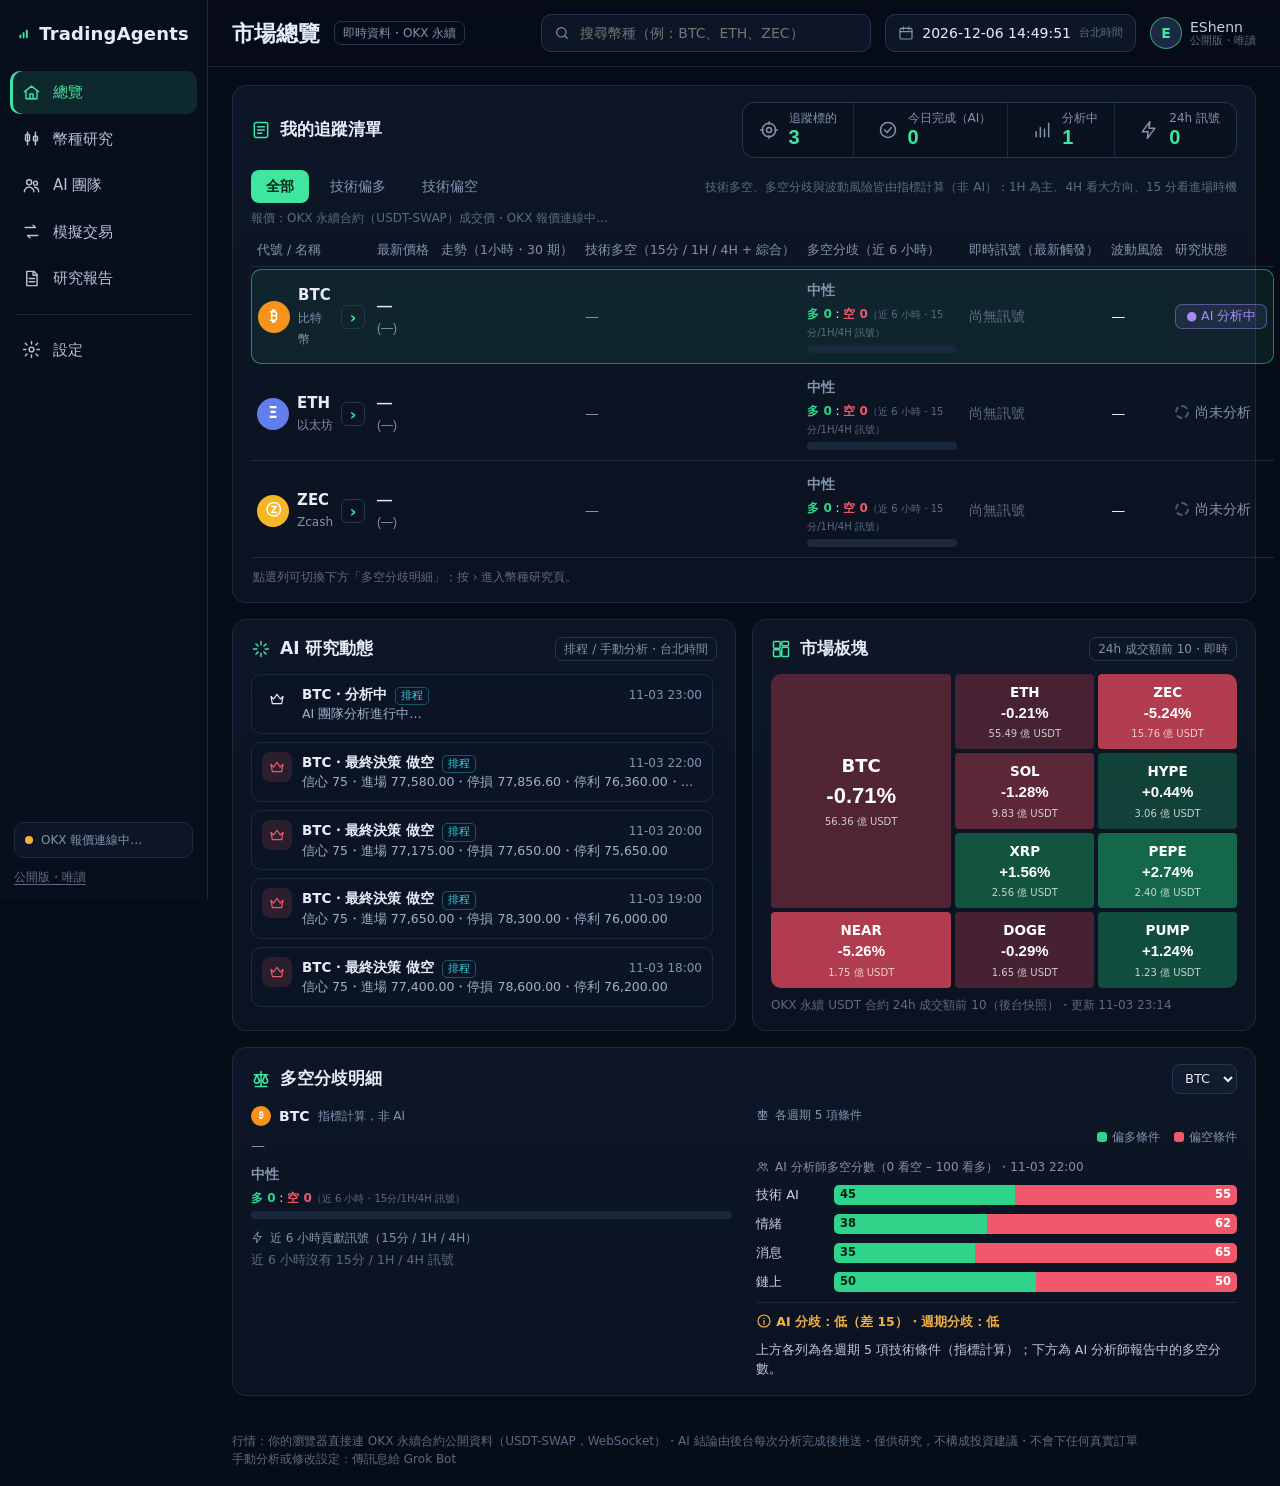
==== index.html @ 0626dc1b "publish: run_start @ 2026-11-03T23:15:16+08:00" ====
<!doctype html>
<html lang="zh-Hant-TW">
<head>
<meta charset="utf-8">
<meta name="viewport" content="width=device-width, initial-scale=1">
<meta name="theme-color" content="#0a1220">
<title>easonAgents</title>
<link rel="stylesheet" href="styles.css?v=1793718010">
</head>
<body>
<aside class="side">
  <a class="brand" href="#/"><svg viewBox="0 0 24 24" class="brand-ic"><rect x="3" y="13" width="4" height="8" rx="1"/><rect x="10" y="8" width="4" height="13" rx="1"/><rect x="17" y="3" width="4" height="18" rx="1"/></svg><span>TradingAgents</span></a>
  <nav id="nav"></nav>
  <div class="side-foot">
    <div class="live-pill" id="live-pill"><span class="dot"></span><span id="live-text">連線中…</span></div>
    <span class="legacy-link">公開版・唯讀</span>
  </div>
</aside>
<div class="shell">
  <header class="top">
    <h1 id="page-title">市場總覽</h1>
    <span class="chip-muted" id="page-chip">即時資料</span>
    <div class="search"><svg viewBox="0 0 24 24"><circle cx="11" cy="11" r="7"/><path d="m20 20-3.5-3.5"/></svg><input id="search" placeholder="搜尋幣種（例：BTC、ETH、ZEC）" autocomplete="off"><div class="search-pop" id="search-pop" hidden></div></div>
    <div class="date-box"><svg viewBox="0 0 24 24"><rect x="3" y="5" width="18" height="16" rx="2"/><path d="M3 10h18M8 3v4M16 3v4"/></svg><span id="clock">--</span><small>台北時間</small></div>
    <div class="user" id="user-box"></div>
  </header>
  <main id="app"><div class="loading">載入中…</div></main>
  <footer class="foot">行情：你的瀏覽器直接連 OKX 永續合約公開資料（USDT-SWAP，WebSocket）・AI 結論由後台每次分析完成後推送・僅供研究，不構成投資建議・不會下任何真實訂單<br>手動分析或修改設定：傳訊息給 Grok Bot</footer>
</div>
<div id="toasts"></div>
<script src="vendor/lightweight-charts.standalone.production.js"></script>
<script src="market.js?v=1793718010"></script>
<script src="app.js?v=1793718010"></script>
</body>
</html>
---- styles.css ----
:root{
  --bg:#070d18;--panel:#0d1626;--panel2:#111c2f;--line:#1c2a40;--line2:#26364f;
  --ink:#e6edf7;--muted:#8193ad;--dim:#5b6b83;
  --mint:#3ee6a0;--mint2:#22c98a;--mint-bg:rgba(62,230,160,.12);
  --up:#2fd38a;--down:#f0596b;--amber:#f5b041;--amber-bg:rgba(245,176,65,.12);
  --violet:#a78bfa;--cyan:#38d6e8;--radius:14px;
}
*{box-sizing:border-box}
html,body{margin:0;background:var(--bg);color:var(--ink)}
body{font-family:"Noto Sans CJK TC","Noto Sans TC","PingFang TC","Microsoft JhengHei",system-ui,sans-serif;font-size:14px;line-height:1.5;display:flex;min-height:100vh}
a{color:inherit;text-decoration:none}
svg{fill:none;stroke:currentColor;stroke-width:1.8;stroke-linecap:round;stroke-linejoin:round}
.num{font-variant-numeric:tabular-nums;font-family:"Inter","Roboto","Noto Sans CJK TC",sans-serif}
.up{color:var(--up)}.down{color:var(--down)}.flat{color:var(--muted)}.muted{color:var(--muted)}.dim{color:var(--dim)}
/* ---------- sidebar */
.side{width:208px;flex:0 0 208px;background:#080f1c;border-right:1px solid var(--line);display:flex;flex-direction:column;position:sticky;top:0;height:100vh}
.brand{display:flex;align-items:center;gap:10px;padding:20px 18px 18px;font-weight:700;font-size:18px;letter-spacing:.2px}
.brand-ic{width:24px;height:24px;fill:var(--mint);stroke:none}
#nav{display:flex;flex-direction:column;gap:4px;padding:6px 10px}
#nav a{display:flex;align-items:center;gap:12px;padding:10px 12px;border-radius:10px;color:#b6c3d6;font-size:15px}
#nav a svg{width:19px;height:19px}
#nav a:hover{background:#0f1a2c;color:#fff}
#nav a.active{background:var(--mint-bg);color:var(--mint);box-shadow:inset 3px 0 0 var(--mint)}
#nav .sep{height:1px;background:var(--line);margin:10px 6px}
#nav .tag{margin-left:auto;font-size:11px;color:var(--dim);border:1px solid var(--line2);border-radius:6px;padding:0 5px}
.side-foot{margin-top:auto;padding:14px;display:flex;flex-direction:column;gap:10px}
.live-pill{display:flex;align-items:center;gap:8px;font-size:12px;color:var(--muted);background:var(--panel);border:1px solid var(--line);border-radius:10px;padding:8px 10px}
.live-pill .dot{width:8px;height:8px;border-radius:50%;background:var(--amber)}
.live-pill.on .dot{background:var(--mint);box-shadow:0 0 0 0 rgba(62,230,160,.6);animation:pulse 1.8s infinite}
.live-pill.off .dot{background:var(--down)}
@keyframes pulse{0%{box-shadow:0 0 0 0 rgba(62,230,160,.55)}70%{box-shadow:0 0 0 7px rgba(62,230,160,0)}100%{box-shadow:0 0 0 0 rgba(62,230,160,0)}}
.legacy-link{font-size:12px;color:var(--dim);text-decoration:underline;text-underline-offset:3px}
/* ---------- top bar */
.shell{flex:1;min-width:0;display:flex;flex-direction:column}
.top{display:flex;align-items:center;gap:14px;padding:14px 24px;border-bottom:1px solid var(--line);background:rgba(7,13,24,.92);position:sticky;top:0;z-index:20;backdrop-filter:blur(6px)}
.top h1{font-size:22px;margin:0;font-weight:700;white-space:nowrap}
.chip-muted{font-size:12px;color:var(--muted);border:1px solid var(--line2);border-radius:7px;padding:2px 8px;white-space:nowrap}
.search{position:relative;margin-left:auto;display:flex;align-items:center;gap:8px;background:var(--panel);border:1px solid var(--line2);border-radius:10px;padding:0 12px;width:330px;height:38px}
.search svg{width:16px;height:16px;color:var(--muted)}
.search input{flex:1;background:none;border:0;outline:0;color:var(--ink);font:inherit}
.search-pop{position:absolute;top:42px;left:0;right:0;background:var(--panel2);border:1px solid var(--line2);border-radius:10px;padding:6px;z-index:30}
.search-pop a{display:flex;justify-content:space-between;padding:8px 10px;border-radius:8px}.search-pop a:hover,.search-pop a.sel{background:#16243a}
.date-box{display:flex;align-items:center;gap:8px;height:38px;padding:0 12px;border:1px solid var(--line2);border-radius:10px;background:var(--panel);white-space:nowrap}
.date-box svg{width:16px;height:16px;color:var(--muted)}.date-box small{color:var(--dim);font-size:11px}
.btn{display:inline-flex;align-items:center;justify-content:center;gap:6px;height:38px;padding:0 16px;border-radius:10px;border:1px solid var(--line2);background:var(--panel2);color:var(--ink);font:inherit;font-weight:600;cursor:pointer;white-space:nowrap}
.btn svg{width:16px;height:16px}
.btn:hover{border-color:#36507a}
.btn.mint{background:var(--mint);border-color:var(--mint);color:#04241a}
.btn.mint:hover{background:#5cf0b4}
.btn.ghost-mint{background:transparent;border-color:rgba(62,230,160,.55);color:var(--mint);width:100%}
.btn.sm{height:30px;padding:0 10px;font-size:13px;border-radius:8px}
.btn:disabled,.btn.disabled{opacity:.45;cursor:not-allowed}
.user{display:flex;align-items:center;gap:8px;white-space:nowrap;color:#c6d1e2}
.avatar{width:32px;height:32px;border-radius:50%;background:#1b2a42;border:1px solid var(--line2);display:grid;place-items:center;font-weight:700;color:var(--mint)}
main{padding:18px 24px 24px}
.foot{padding:12px 24px 18px;color:var(--dim);font-size:12px}
.loading{color:var(--muted);padding:40px}
/* ---------- cards & layout */
.card{background:linear-gradient(180deg,var(--panel) 0%,#0b1322 100%);border:1px solid var(--line);border-radius:var(--radius);padding:16px 18px;min-width:0}
.card-h{display:flex;align-items:center;gap:10px;margin-bottom:12px}
.card-h h2{font-size:17px;margin:0;font-weight:700;display:flex;align-items:center;gap:9px}
.card-h h2 svg{width:20px;height:20px;color:var(--mint)}
.card-h .right{margin-left:auto;display:flex;align-items:center;gap:8px}
.grid-ov1{display:grid;grid-template-columns:minmax(0,1fr);gap:16px}
.grid-3{display:grid;grid-template-columns:repeat(3,minmax(0,1fr));gap:16px;margin-top:16px}
.grid-4{display:grid;grid-template-columns:repeat(4,minmax(0,1fr));gap:16px}
.grid-det{display:grid;grid-template-columns:minmax(0,1fr) 360px;gap:16px;margin-top:16px}
.kpis{display:flex;border:1px solid var(--line2);border-radius:12px;background:#0a1220}
.kpi{display:flex;align-items:center;gap:10px;padding:8px 16px;border-right:1px solid var(--line)}
.kpi:last-child{border-right:0}
.kpi svg{width:20px;height:20px;color:var(--muted)}
.kpi small{display:block;color:var(--muted);font-size:12px;line-height:1.2}
.kpi b{display:block;font-size:20px;color:var(--mint);line-height:1.2}
.tabs{display:flex;gap:6px}
.tab{padding:5px 14px;border-radius:8px;color:var(--muted);cursor:pointer;border:1px solid transparent;font-size:13px;background:none;font:inherit}
.tab:hover{color:var(--ink)}
.tab.active{background:var(--mint);color:#04241a;font-weight:700}
.tab.outline.active{background:var(--mint-bg);color:var(--mint);border-color:rgba(62,230,160,.5)}
.select{background:var(--panel2);color:var(--ink);border:1px solid var(--line2);border-radius:8px;height:30px;padding:0 8px;font:inherit;font-size:13px}
/* ---------- watch table */
table.watch{width:100%;border-collapse:separate;border-spacing:0 2px;margin-top:6px}
.watch th{color:var(--muted);font-weight:500;font-size:12.5px;text-align:left;padding:6px 10px;border-bottom:1px solid var(--line)}
.watch td{padding:10px;border-top:1px solid transparent;border-bottom:1px solid var(--line)}
.watch tr.row{cursor:pointer}
.watch tr.row:hover td{background:#0f1a2c}
.watch tr.row.sel td{background:rgba(62,230,160,.07);border-top:1px solid rgba(62,230,160,.5);border-bottom:1px solid rgba(62,230,160,.5)}
.watch tr.row.sel td:first-child{border-left:1px solid rgba(62,230,160,.5);border-radius:10px 0 0 10px}
.watch tr.row.sel td:last-child{border-right:1px solid rgba(62,230,160,.5);border-radius:0 10px 10px 0}
.coin{display:flex;align-items:center;gap:10px}
.coin-ic{width:32px;height:32px;border-radius:50%;display:grid;place-items:center;font-weight:800;font-size:15px;color:#fff;flex:0 0 32px}
.coin b{display:block;font-size:15px}.coin small{color:var(--muted);font-size:12px}
.px b{display:block;font-size:15px}.px small{font-size:12px}
.flash-up{animation:fu .8s}.flash-down{animation:fd .8s}
@keyframes fu{0%{background:rgba(47,211,138,.25)}100%{background:transparent}}
@keyframes fd{0%{background:rgba(240,89,107,.25)}100%{background:transparent}}
.trend{display:flex;align-items:center;gap:6px;white-space:nowrap}
.trend svg{width:12px;height:12px}
.pill{display:inline-flex;align-items:center;gap:4px;padding:2px 10px;border-radius:7px;font-size:12.5px;border:1px solid;white-space:nowrap}
.pill.low{color:var(--up);border-color:rgba(47,211,138,.45);background:rgba(47,211,138,.08)}
.pill.mid{color:var(--amber);border-color:rgba(245,176,65,.45);background:var(--amber-bg)}
.pill.high{color:var(--down);border-color:rgba(240,89,107,.45);background:rgba(240,89,107,.08)}
.pill.gray{color:var(--muted);border-color:var(--line2);background:#0e1828}
.pill.done{color:var(--mint);border-color:rgba(62,230,160,.45);background:var(--mint-bg)}
.pill.run{color:var(--violet);border-color:rgba(167,139,250,.45);background:rgba(167,139,250,.1)}
.status-dot{display:inline-flex;align-items:center;gap:6px;color:var(--muted);white-space:nowrap}
.status-dot i{width:14px;height:14px;border-radius:50%;border:2px dashed #4a5b75}
/* ---------- verdict / summary */
.verdict{display:flex;align-items:stretch;border-radius:12px;border:1px solid var(--line2);background:#0e1828;overflow:hidden}
.verdict .v-main{flex:1;padding:14px 16px}
.verdict .v-main b{font-size:24px;letter-spacing:1px;display:block;line-height:1.25}
.verdict .v-main small{color:var(--muted)}
.verdict .v-side{border-left:1px solid var(--line2);padding:12px 16px;min-width:120px}
.verdict .v-side small{color:var(--muted);display:block;font-size:12px}
.verdict .v-side b{font-size:19px}
.verdict.empty .v-main b{color:#9aa9c0;font-size:21px}
.verdict.long{border-color:rgba(47,211,138,.5);background:rgba(47,211,138,.08)}
.verdict.wait{border-color:rgba(245,176,65,.5);background:var(--amber-bg)}
.chart-meta{display:flex;gap:10px;color:var(--muted);font-size:12px;margin:12px 0 6px}
.bullets{list-style:none;margin:10px 0 12px;padding:0;display:flex;flex-direction:column;gap:6px}
.bullets li{display:flex;gap:8px;color:#cdd7e6;font-size:13px}
.bullets li::before{content:"";width:6px;height:6px;margin-top:7px;border-radius:50%;background:var(--mint);flex:0 0 6px}
.sub-h{font-size:12px;color:var(--muted);margin:12px 0 4px;display:flex;align-items:center;gap:6px}
.note{font-size:12px;color:var(--dim)}
.empty-state{display:flex;flex-direction:column;align-items:center;justify-content:center;gap:8px;text-align:center;color:var(--muted);padding:22px 12px;border:1px dashed var(--line2);border-radius:12px;background:rgba(14,24,40,.5)}
.empty-state svg{width:28px;height:28px;color:var(--dim)}
.empty-state b{color:#b9c6d9;font-size:14px}
.empty-state small{font-size:12px;color:var(--dim);max-width:340px}
/* ---------- heatmap */
.heat{display:grid;grid-template-columns:1.2fr 1fr 1fr;grid-template-rows:1fr 1fr 1fr;gap:4px;height:236px;border-radius:10px;overflow:hidden}
.tile{display:flex;flex-direction:column;align-items:center;justify-content:center;border-radius:4px;color:#fff;text-align:center;padding:6px}
.tile b{font-size:15px}.tile span{font-size:17px;font-weight:700}
.tile small{font-size:10.5px;opacity:.75;margin-top:2px}
.tile.big{grid-row:span 2}.tile:nth-child(n+6){}.tile.big b{font-size:18px}.tile.big span{font-size:22px}
/* ---------- signal feed */
.feed{display:flex;flex-direction:column;gap:8px;max-height:260px;overflow:auto;padding-right:4px}
.feed::-webkit-scrollbar{width:6px}.feed::-webkit-scrollbar-thumb{background:#22324a;border-radius:3px}
.sig{display:flex;gap:10px;padding:9px 10px;border:1px solid var(--line);border-radius:10px;background:#0b1424}
.sig.new{animation:newsig 2.5s}
@keyframes newsig{0%{border-color:var(--mint);background:rgba(62,230,160,.14)}100%{}}
.sig-ic{width:30px;height:30px;border-radius:8px;display:grid;place-items:center;flex:0 0 30px}
.sig-ic svg{width:16px;height:16px}
.sig-ic.bull{background:rgba(47,211,138,.14);color:var(--up)}
.sig-ic.bear{background:rgba(240,89,107,.14);color:var(--down)}
.sig-b{flex:1;min-width:0}
.sig-t{display:flex;gap:8px;align-items:baseline}
.sig-t b{font-size:13.5px}
.sig-t time{margin-left:auto;color:var(--muted);font-size:12px;white-space:nowrap}
.sig-d{color:#9fb0c7;font-size:12.5px;white-space:nowrap;overflow:hidden;text-overflow:ellipsis}
.tf-tag{font-size:11px;color:var(--cyan);border:1px solid rgba(56,214,232,.35);border-radius:5px;padding:0 5px;white-space:nowrap}
.src-tag{font-size:10.5px;color:var(--dim)}
.src-tag.live{color:var(--mint)}
/* ---------- bull/bear bars */
.bb-legend{display:flex;gap:14px;justify-content:flex-end;font-size:12px;color:var(--muted);margin-bottom:8px}
.bb-legend i{display:inline-block;width:10px;height:10px;border-radius:3px;margin-right:5px;vertical-align:-1px}
.bbrow{display:grid;grid-template-columns:68px 1fr;align-items:center;gap:10px;margin:9px 0}
.bbrow span{color:#c8d3e3;font-size:13px}
.bbbar{display:flex;height:20px;border-radius:5px;overflow:hidden;font-size:11.5px;font-weight:700}
.bbbar .b{background:#2fd38a;color:#04241a;display:flex;align-items:center;padding-left:6px}
.bbbar .s{background:#f0596b;color:#fff;display:flex;align-items:center;justify-content:flex-end;padding-right:6px}
.bbbar.na{background:#132036;color:var(--dim);font-weight:400;align-items:center;padding-left:8px}
.callout{display:flex;gap:10px;align-items:center;border-top:1px solid var(--line);margin-top:10px;padding-top:10px;font-size:12.5px;color:#b9c6d9}
.callout b{color:var(--amber);white-space:nowrap}
/* ---------- detail */
.det-head{display:flex;align-items:center;gap:14px}
.det-head .sym{font-size:30px;font-weight:800;letter-spacing:.5px}
.star{background:none;border:0;color:var(--muted);cursor:pointer;font-size:22px;padding:0}
.star.on{color:var(--amber)}
.det-head .nm{color:#c6d1e2;font-size:16px;border-left:1px solid var(--line2);padding-left:14px}
.kcard{padding:14px 18px}
.kcard small{color:var(--muted);font-size:13px;display:flex;gap:6px;align-items:center}
.kcard .big{font-size:28px;font-weight:800;line-height:1.3}
.kcard .row{display:flex;align-items:flex-end;justify-content:space-between;gap:8px}
.meter{display:flex;gap:3px;align-items:flex-end}
.meter i{width:9px;height:12px;border-radius:2px;background:#26354d}
.meter i.on{background:var(--mint)}
.meter.amber i.on{background:var(--amber)}.meter.red i.on{background:var(--down)}
.ohlc{display:flex;flex-wrap:wrap;gap:12px;font-size:12.5px;color:var(--muted);margin:2px 0 4px}
.ohlc b{color:var(--ink);font-weight:600}
.legend{display:flex;gap:14px;font-size:12px;margin-bottom:4px}
.legend i{display:inline-block;width:14px;height:2px;vertical-align:middle;margin-right:4px}
.chart-box{position:relative}
.dd{position:relative}
.dd-menu{position:absolute;right:0;top:34px;background:var(--panel2);border:1px solid var(--line2);border-radius:10px;padding:8px;z-index:15;min-width:170px;display:flex;flex-direction:column;gap:2px}
.dd-menu label{display:flex;align-items:center;gap:8px;padding:5px 8px;border-radius:6px;cursor:pointer;font-size:13px}
.dd-menu label:hover{background:#16243a}
.dd-menu hr{border:0;border-top:1px solid var(--line);margin:4px 0;width:100%}
.factors{display:grid;grid-template-columns:1fr 1fr;gap:10px;border-top:1px solid var(--line);padding-top:10px;margin-top:10px}
.factors h4{margin:0 0 6px;font-size:14px}
.factors ul{list-style:none;margin:0;padding:0;display:flex;flex-direction:column;gap:5px}
.factors li{font-size:12.5px;color:#c4cfdf;display:flex;gap:6px}
.factors li::before{content:"";width:6px;height:6px;border-radius:50%;margin-top:7px;flex:0 0 6px;background:currentColor}
.factors .bull li::before{background:var(--up)}.factors .bear li::before{background:var(--down)}
table.kv{width:100%;border-collapse:collapse}
.kv td{padding:7px 2px;border-bottom:1px solid var(--line);font-size:13px}
.kv td:last-child{text-align:right}
.kv tr.pending td{color:var(--dim)}
.agents-list{display:flex;flex-direction:column;gap:2px}
.agents-list .ag{display:flex;align-items:center;gap:8px;padding:6px 2px;border-bottom:1px solid var(--line);font-size:13px}
.agents-list .ag i{width:7px;height:7px;border-radius:50%;background:#4a5b75}
.agents-list .ag .pill{margin-left:auto}
/* ---------- team room */
.stepper{display:flex;align-items:center;gap:0;padding:14px 22px}
.step{display:flex;flex-direction:column;align-items:center;gap:6px;min-width:90px}
.step .c{width:30px;height:30px;border-radius:50%;border:2px solid #3a4a63;display:grid;place-items:center;font-weight:700;color:var(--muted)}
.step span{font-size:14px;color:#c5d0e0}
.step-line{flex:1;height:2px;background:#26354d;margin:0 6px 22px}
.step-count{margin-left:20px;padding-left:20px;border-left:1px solid var(--line2);color:var(--muted);white-space:nowrap}
.step-count b{color:var(--mint)}
.graph{position:relative;display:grid;grid-template-columns:repeat(5,minmax(0,1fr));gap:30px;padding:18px 16px;min-height:520px}
.graph svg.links{position:absolute;inset:0;width:100%;height:100%;pointer-events:none}
.gcol{display:flex;flex-direction:column;justify-content:center;gap:14px;position:relative;z-index:1}
.agent{background:#0e1828;border:1px solid var(--line2);border-radius:12px;padding:10px 11px;position:relative}
.agent .ah{display:flex;align-items:center;gap:7px;margin-bottom:6px}
.agent .ai{width:28px;height:28px;border-radius:8px;display:grid;place-items:center;background:#16243a;color:var(--cyan);flex:0 0 28px}
.agent .ai svg{width:16px;height:16px}
.agent .an{font-weight:700;font-size:13.5px;line-height:1.2}
.agent .ah .pill{margin-left:auto;font-size:11px;padding:1px 6px}
.agent p{margin:0;font-size:12px;color:#9fb0c7;line-height:1.45}
.agent .tier{font-size:10.5px;color:var(--dim);margin-top:5px}
.agent::after{content:"";position:absolute;right:8px;bottom:8px;width:6px;height:6px;border-radius:50%;background:#4a5b75}
.prog{display:flex;align-items:center;gap:20px}
.ring{width:44px;height:44px}
.pbar{flex:1;height:10px;border-radius:5px;background:#1a283d;overflow:hidden}
.pbar i{display:block;height:100%;background:linear-gradient(90deg,var(--mint2),var(--cyan))}
/* ---------- settings */
.set-grid{display:grid;grid-template-columns:minmax(0,1fr) minmax(0,1fr);gap:16px}
table.tbl{width:100%;border-collapse:collapse;font-size:13px}
.tbl th{color:var(--muted);font-weight:500;text-align:left;padding:7px 8px;border-bottom:1px solid var(--line)}
.tbl td{padding:8px;border-bottom:1px solid var(--line);vertical-align:top}
.tbl td.c{white-space:nowrap}
.tier-deep{color:var(--violet)}.tier-quick{color:var(--cyan)}
.form-row{display:grid;grid-template-columns:120px repeat(3,minmax(0,1fr));gap:10px;align-items:center;padding:8px 0;border-bottom:1px solid var(--line)}
.form-row .lbl{display:flex;align-items:center;gap:8px;font-weight:600}
.form-row label{display:flex;flex-direction:column;font-size:11.5px;color:var(--muted);gap:3px}
input.in{background:#0a1322;border:1px solid var(--line2);color:var(--ink);border-radius:8px;height:32px;padding:0 9px;font:inherit;width:100%}
input.in:focus{outline:0;border-color:var(--mint)}
.toggle{appearance:none;width:34px;height:19px;border-radius:10px;background:#2a3a52;position:relative;cursor:pointer;flex:0 0 34px}
.toggle::after{content:"";position:absolute;top:2px;left:2px;width:15px;height:15px;border-radius:50%;background:#c6d1e2;transition:.15s}
.toggle:checked{background:var(--mint2)}.toggle:checked::after{left:17px;background:#fff}
.chips{display:flex;flex-wrap:wrap;gap:8px;margin:6px 0 10px}
.chipx{display:inline-flex;align-items:center;gap:6px;background:#0e1828;border:1px solid var(--line2);border-radius:8px;padding:4px 6px 4px 10px;font-weight:600}
.chipx button{background:none;border:0;color:var(--muted);cursor:pointer;font-size:15px;line-height:1}
.chipx button:hover{color:var(--down)}
.cfg{display:grid;grid-template-columns:150px 1fr;gap:0;font-size:13px}
.cfg div{padding:7px 4px;border-bottom:1px solid var(--line)}
.cfg div:nth-child(odd){color:var(--muted)}
.ok{color:var(--mint)}.warn{color:var(--amber)}.bad{color:var(--down)}
/* ---------- toasts */
#toasts{position:fixed;right:20px;bottom:20px;display:flex;flex-direction:column;gap:8px;z-index:50}
.toast{background:var(--panel2);border:1px solid var(--line2);border-left:3px solid var(--mint);border-radius:10px;padding:10px 14px;min-width:280px;max-width:360px;box-shadow:0 8px 24px rgba(0,0,0,.4);font-size:13px;animation:tin .25s}
.toast.bear{border-left-color:var(--down)}.toast.bull{border-left-color:var(--up)}
.toast b{display:block}
@keyframes tin{from{transform:translateY(10px);opacity:0}}

.watch th{white-space:nowrap}
.px small{white-space:nowrap}
.sig-t b{white-space:nowrap;overflow:hidden;text-overflow:ellipsis;min-width:0}
.tile b{font-size:13.5px}.tile span{font-size:15px}

.dd-menu[hidden],.search-pop[hidden]{display:none}
.card-h h2{white-space:nowrap}
.tabs.compact .tab{padding:3px 9px;font-size:12.5px}
.heat{height:268px;grid-template-rows:repeat(3,minmax(0,1fr))}
.tile{min-height:0;overflow:hidden;padding:4px}
.tile small{font-size:10px}
.rsi-grid{display:grid;grid-template-columns:90px repeat(4,minmax(0,1fr));gap:6px;margin-top:14px;font-size:12.5px}
.rsi-grid .h{color:var(--muted);font-size:12px}
.rsi-cell{border-radius:7px;padding:5px 8px;text-align:center;background:#0e1828;border:1px solid var(--line)}
.rsi-cell.ob{color:var(--down);border-color:rgba(240,89,107,.45);background:rgba(240,89,107,.08)}
.rsi-cell.os{color:var(--up);border-color:rgba(47,211,138,.45);background:rgba(47,211,138,.08)}

.graph{gap:22px;padding:18px 12px}
.agent .af{display:flex;align-items:center;gap:6px;margin-top:7px}
.agent .af .pill{font-size:11px;padding:0 7px}
.agent .af .tier{margin-top:0}
.agent::after{display:none}
.cfg{grid-template-columns:175px 1fr}
.cfg div{word-break:break-word}
/* ---------- 第 2 階段：AI 判斷層 */
.verdict.short{border-color:rgba(240,89,107,.5);background:rgba(240,89,107,.08)}
.verdict .v-main .conf{font-size:13px;color:var(--muted);font-weight:500;margin-left:8px;letter-spacing:0}
.lv{display:grid;grid-template-columns:repeat(auto-fit,minmax(96px,1fr));gap:8px;margin-top:10px}
.lv div{background:#0e1828;border:1px solid var(--line2);border-radius:10px;padding:7px 10px;min-width:0}
.lv small{display:block;color:var(--muted);font-size:11.5px}.lv b{font-size:15px;white-space:nowrap}
.ai-sum{font-size:13px;color:#c9d4e4;line-height:1.6;margin:10px 0 0}
.agent.running{border-color:rgba(167,139,250,.75);box-shadow:0 0 0 1px rgba(167,139,250,.35),0 0 18px rgba(167,139,250,.18)}
.agent.running::after{background:var(--violet);animation:pulse 1.4s infinite}
.agent.done{border-color:rgba(62,230,160,.4)}.agent.done::after{background:var(--mint)}
.agent.failed{border-color:rgba(240,89,107,.6)}
.agent .find{font-size:12px;color:#dbe3ef;margin-top:6px;line-height:1.45;border-top:1px dashed var(--line2);padding-top:6px}
.agent .af{display:flex;align-items:center;gap:6px;margin-top:6px;flex-wrap:wrap}
.agent .af .tier{margin:0}
.mchip{font-size:10.5px;color:var(--cyan);border:1px solid rgba(56,214,232,.35);border-radius:6px;padding:0 5px;white-space:nowrap}
.step.done .c{border-color:var(--mint);color:#04241a;background:var(--mint)}
.step.active .c{border-color:var(--violet);color:var(--violet);box-shadow:0 0 0 4px rgba(167,139,250,.15)}
.step-line.done{background:var(--mint)}
.disc{display:flex;flex-direction:column;gap:10px;overflow:auto;max-height:640px;padding-right:4px}
.msg{border-left:3px solid var(--line2);padding:2px 0 2px 10px}
.msg.bull{border-color:var(--up)}.msg.bear{border-color:var(--down)}.msg.deep{border-color:var(--violet)}.msg.ana{border-color:var(--cyan)}
.msg .mh{display:flex;gap:8px;font-size:12px;color:var(--muted);align-items:center}.msg .mh b{color:var(--ink);font-size:12.5px}
.msg p{margin:3px 0 0;font-size:12.5px;color:#c4cfdf;white-space:pre-wrap;line-height:1.5;display:-webkit-box;-webkit-line-clamp:4;-webkit-box-orient:vertical;overflow:hidden}
.md{font-size:13.5px;line-height:1.75;color:#d3dcea;overflow-wrap:anywhere}
.md h1,.md h2{font-size:17px;margin:14px 0 6px}.md h3{font-size:15px;margin:14px 0 6px;color:var(--mint)}.md h4{font-size:14px;margin:12px 0 4px}
.md table{border-collapse:collapse;margin:8px 0;font-size:12.5px}.md td,.md th{border:1px solid var(--line2);padding:4px 9px}.md th{background:#132036}
.md p{margin:6px 0}.md ul,.md ol{padding-left:20px;margin:6px 0}.md strong{color:#fff}
.rep-nav{display:flex;flex-wrap:wrap;gap:6px;margin-bottom:12px}
.tier-grid{display:grid;grid-template-columns:repeat(2,minmax(0,1fr));gap:16px}
.fgrid{display:grid;grid-template-columns:130px 1fr;gap:8px 12px;align-items:center;font-size:13px}
.fgrid>span{color:var(--muted)}
.fgrid .in,.fgrid .select{height:34px;width:100%;box-sizing:border-box}
.src-ok{color:var(--up)}.src-bad{color:var(--down)}
.run-row td{vertical-align:middle}
.scorebar{display:flex;height:20px;border-radius:5px;overflow:hidden;font-size:11.5px;font-weight:700}
.agent .an{font-size:13px;word-break:keep-all}
.agent.done p{display:none}
.callout{flex-wrap:wrap}
/* ---------- 公開唯讀模式 */
.ro-banner{display:flex;align-items:center;gap:8px;margin:0 0 14px;padding:9px 14px;border:1px solid rgba(245,176,65,.45);background:var(--amber-bg);color:var(--amber);border-radius:10px;font-size:13px}
.ro-off{opacity:.45;pointer-events:none;cursor:not-allowed}
button:disabled,input:disabled,select:disabled{opacity:.55;cursor:not-allowed}
/* ---------- 登入 */
.modal{position:fixed;inset:0;background:rgba(3,7,14,.72);display:grid;place-items:center;z-index:100;backdrop-filter:blur(3px)}
.modal[hidden]{display:none}
.modal-box{width:min(360px,calc(100vw - 32px));background:var(--panel2);border:1px solid var(--line2);border-radius:14px;padding:18px 20px;box-shadow:0 20px 60px rgba(0,0,0,.5)}
.modal-box h2{margin:0 0 6px;font-size:18px}
.modal-box .in{height:40px}
.avatar.on{border-color:rgba(62,230,160,.6)}
.u-name{display:flex;flex-direction:column;line-height:1.15}.u-name small{color:var(--dim);font-size:11px}
/* ---------- 手機 / 窄螢幕 */
@media (max-width: 860px){
  body{display:block}
  .side{position:fixed;left:0;right:0;bottom:0;top:auto;width:auto;height:auto;flex:none;flex-direction:row;z-index:50;border-right:0;border-top:1px solid var(--line);padding:0;background:rgba(8,15,28,.97)}
  .side .brand,.side .side-foot{display:none}
  #nav{display:flex;flex-direction:row;gap:0;width:100%;padding:0;margin:0}
  #nav .tag{display:none}
  #nav a{flex:1;flex-direction:column;gap:2px;padding:7px 2px 9px;font-size:10.5px;justify-content:center;align-items:center;border-radius:0;margin:0;min-width:0}
  #nav a span{white-space:nowrap}
  #nav a svg{width:20px;height:20px}
  #nav a.active{box-shadow:inset 0 2px 0 var(--mint)}
  #nav .sep{display:none}
  .shell{padding-bottom:64px}
  .top{flex-wrap:wrap;gap:8px;padding:10px 12px}
  .top h1{font-size:18px}
  .top .search{order:5;width:100%;margin-left:0;height:36px}
  .top .date-box,#page-chip{display:none}
  .top #btn-start{margin-left:auto;height:34px;padding:0 12px}
  .user .u-name{display:none}
  main{padding:12px 10px 16px}
  .foot{padding:10px 12px 76px}
  .grid-ov1,.grid-3,.grid-4,.grid-det,.set-grid,.tier-grid{grid-template-columns:minmax(0,1fr)!important}
  #app [style*="grid-template-columns"]{grid-template-columns:minmax(0,1fr)!important}
  .card{padding:12px}
  .card-h{flex-wrap:wrap}
  .kpis{flex-wrap:wrap;width:100%}
  .kpi{flex:1 1 45%;padding:6px 10px;border-right:0}
  table.watch{display:block;overflow-x:auto;white-space:nowrap}
  .tbl{display:block;overflow-x:auto}
  .rsi-grid{overflow-x:auto}
  .graph{grid-template-columns:minmax(0,1fr)!important;gap:12px;min-height:0}
  .graph .links{display:none}
  .gcol{display:grid;grid-template-columns:repeat(2,minmax(0,1fr));gap:10px}
  .stepper{overflow-x:auto;padding:10px}
  .step{min-width:64px}.step span{font-size:12px}
  .step-count{margin-left:8px;padding-left:8px}
  .prog{flex-wrap:wrap;gap:10px}
  .fgrid{grid-template-columns:minmax(0,1fr)}
  .cfg{grid-template-columns:110px minmax(0,1fr)!important}
  .form-row{grid-template-columns:1fr 1fr}
  .form-row .lbl{grid-column:1/-1}
  .note[style*="130px"]{margin-left:0!important}
  .det-head{flex-wrap:wrap}
  .factors{grid-template-columns:minmax(0,1fr)}
  #toasts{bottom:72px;right:10px;left:10px}
  #app table{display:block;overflow-x:auto;max-width:100%;-webkit-overflow-scrolling:touch}
  .card-h h2{flex-wrap:wrap;font-size:15.5px;min-width:0}
  .card-h .right{margin-left:0;flex-wrap:wrap}
  .src-tag{white-space:normal;word-break:break-all}
  html,body{overflow-x:hidden}
}

/* ---------- 公開版（GitHub Pages） */
.bot-note{color:#bfe9d8;border-color:rgba(62,230,160,.4);background:rgba(62,230,160,.07);line-height:1.6}
.bot-note b{color:var(--mint)}
.bot-note svg{flex:none}
details.din{border:1px solid var(--line2);border-radius:10px;margin:8px 0;background:#0c1524}
details.din summary{cursor:pointer;padding:9px 12px;font-size:13.5px;color:var(--ink)}
details.din pre{margin:0;padding:10px 12px;white-space:pre-wrap;word-break:break-word;font-size:12px;line-height:1.6;color:#c4cfdf;border-top:1px solid var(--line2);max-height:420px;overflow:auto}
/* 追蹤清單：即時訊號與多空分歧 */
.sig-grid{display:grid;grid-template-columns:80px minmax(0,1.5fr) minmax(0,1fr);gap:8px 12px;margin-top:12px;font-size:12.8px;align-items:center}
.sig-grid .h{color:var(--muted);font-size:12px}
.sg-last{min-width:0;overflow:hidden;text-overflow:ellipsis;white-space:nowrap}
.sg-div{display:flex;flex-direction:column;gap:4px}
.sg-txt b{font-weight:700}
.bbbar.sm{display:flex;height:8px;border-radius:4px;overflow:hidden;background:#1a283d}
.bbbar.sm .b{background:#2fd38a}.bbbar.sm .s{background:#f0596b}
/* 市場板塊：成交額前 10 */
.heat{grid-template-columns:1.3fr 1fr 1fr;grid-template-rows:repeat(4,minmax(0,1fr));height:300px}
.tile.big{grid-row:span 3}
@media (max-width: 860px){
  .sig-grid{grid-template-columns:62px minmax(0,1fr);gap:6px 10px}
  .sig-grid .h:nth-child(3){display:none}
  .sig-grid .sg-div{grid-column:2}
  .sg-last{white-space:normal}
  .heat{height:340px}
}
/* 模擬交易：交易所風格倉位 / 倉位歷史 */
.pp-tabs .tab{font-size:13px}
.pc-name{display:flex;align-items:center;gap:6px;flex-wrap:wrap}
.pc-name b{font-size:14px}
.tag{display:inline-block;font-size:11px;line-height:1;padding:3px 6px;border-radius:4px;background:#17243a;color:#9fb0c8;border:1px solid #22324b;white-space:nowrap}
.tag.lev{color:#3ee6a0;border-color:rgba(62,230,160,.35);background:rgba(62,230,160,.08)}
.tag.t-up{color:#2fd38a;border-color:rgba(47,211,138,.4);background:rgba(47,211,138,.08)}
.tag.t-down{color:#f0596b;border-color:rgba(240,89,107,.4);background:rgba(240,89,107,.08)}
.pos-tbl td{vertical-align:middle}
.pos-cards{display:none}
.hist-cards{display:grid;grid-template-columns:repeat(auto-fill,minmax(360px,1fr));gap:12px;margin-top:10px}
.pcard{background:#0e1828;border:1px solid var(--line);border-radius:10px;padding:12px 14px}
.pc-h{display:flex;align-items:center;gap:6px;flex-wrap:wrap}
.pc-h .pc-name{margin-right:2px}
.pc-state{margin-left:auto;font-size:12px;color:var(--muted)}
.pc-pnl{display:flex;justify-content:space-between;margin:12px 0 10px}
.pc-pnl small,.pc-grid small{display:block;color:var(--muted);font-size:11.5px;margin-bottom:3px}
.pc-pnl b{font-size:18px}.pc-pnl .r{text-align:right}
.pc-grid{display:grid;grid-template-columns:repeat(3,minmax(0,1fr));gap:10px 8px}
.pc-grid b{font-size:13px;font-weight:600}
.pc-grid div:nth-child(3n){text-align:right}
.pc-foot{display:flex;flex-wrap:wrap;gap:6px 14px;margin-top:10px;padding-top:9px;border-top:1px dashed var(--line);font-size:12px;color:var(--muted)}
.pc-foot a{margin-left:auto}
.pp-range{margin-top:4px}
.warn{color:#f5b545}
@media (max-width: 860px){
  table.tbl.pos-tbl{display:none !important}
  .pos-cards{display:grid;gap:10px}
  .hist-cards{grid-template-columns:1fr}
  .pp-tabs{flex-wrap:wrap;gap:4px}
  #pp-src{display:none}
}
/* AI 團隊：角色卡預覽 + 全文 */
.agent{cursor:pointer}
.agent:focus-visible{outline:2px solid var(--mint, #3ee6a0);outline-offset:2px}
.agent .prev{font-size:11.8px;line-height:1.5;color:#c4d0e0;margin:6px 0 2px;display:-webkit-box;-webkit-line-clamp:3;-webkit-box-orient:vertical;overflow:hidden;white-space:pre-line;word-break:break-word}
.agent .more{background:none;border:0;padding:0;margin:0 0 4px;color:#3ee6a0;font-size:11.5px;cursor:pointer}
.sheet-wrap{position:fixed;inset:0;background:rgba(3,8,16,.66);z-index:200;display:flex;justify-content:flex-end}
.sheet{width:min(760px,100%);height:100%;background:#0c1524;border-left:1px solid var(--line);display:flex;flex-direction:column;box-shadow:-10px 0 40px rgba(0,0,0,.4)}
.sheet-h{display:flex;align-items:center;justify-content:space-between;gap:10px;padding:14px 18px;border-bottom:1px solid var(--line)}
.sheet-h h3{margin:0;font-size:16px;display:flex;align-items:center;gap:8px;flex-wrap:wrap}
.sheet-x{background:#14223a;border:1px solid var(--line);color:#c4d0e0;border-radius:8px;width:34px;height:34px;font-size:15px;cursor:pointer;flex:none}
.sheet-b{padding:16px 18px 28px;overflow:auto;-webkit-overflow-scrolling:touch;font-size:13.5px;line-height:1.75}
.sheet-b .md table{display:block;overflow-x:auto;max-width:100%}
body.noscroll{overflow:hidden}
.turn{border:1px solid var(--line);border-radius:10px;padding:10px 14px;margin-bottom:12px;background:#0e1828}
.turn-h{font-size:12px;color:var(--muted);margin-bottom:4px}
.turn-d{border:1px solid var(--line);border-radius:10px;margin-bottom:10px;background:#0e1828;overflow:hidden}
.turn-d.bull{border-left:3px solid #2fd38a}.turn-d.bear{border-left:3px solid #f0596b}
.turn-d summary{list-style:none;cursor:pointer;padding:10px 14px;display:flex;flex-direction:column;gap:4px}
.turn-d summary::-webkit-details-marker{display:none}
.turn-d .tn{display:flex;align-items:center;gap:7px;flex-wrap:wrap;font-size:13px}
.turn-d .tp{font-size:12.3px;color:#aebbd0;display:-webkit-box;-webkit-line-clamp:2;-webkit-box-orient:vertical;overflow:hidden;white-space:pre-line}
.turn-d[open] .tp{display:none}
.turn-d .md{padding:0 14px 12px;font-size:13.3px;line-height:1.75}
@media (max-width: 860px){
  .sheet{width:100%;border-left:0}
  .sheet-wrap{align-items:flex-end}
  .sheet{height:92%;border-radius:14px 14px 0 0}
}
/* AI 團隊：目前共識橫條（流程圖上方） */
.cons-bar{display:flex;align-items:center;gap:18px;padding:14px 18px}
.cons-h{display:flex;align-items:center;gap:10px;flex:none}
.cons-h h2{margin:0;font-size:15px;display:flex;align-items:center;gap:8px;white-space:nowrap}
.cons-body{display:flex;align-items:center;gap:20px;flex:1;min-width:0}
.cons-body>p.muted{margin:0}
.cons-dir{display:flex;flex-direction:column;gap:2px;flex:none;white-space:nowrap}
.cons-dir .muted{font-size:12px}
.cons-lv{display:grid;grid-template-columns:repeat(4,auto);gap:4px 18px;margin:0;flex:none}
.cons-lv small{display:block;color:var(--muted);font-size:11.5px}
.cons-sum{margin:0;flex:1;min-width:0;font-size:12.8px;line-height:1.55;display:-webkit-box;-webkit-line-clamp:2;-webkit-box-orient:vertical;overflow:hidden}
.cons-link{flex:none;margin:0 !important;white-space:nowrap}
@media (max-width: 1100px){ .cons-body{flex-wrap:wrap} .cons-sum{flex-basis:100%;order:3} }
@media (max-width: 860px){
  .cons-bar{flex-direction:column;align-items:stretch;gap:10px;padding:12px 14px}
  .cons-h{justify-content:space-between}
  .cons-body{flex-direction:column;align-items:stretch;gap:10px}
  .cons-lv{grid-template-columns:repeat(4,minmax(0,1fr));gap:4px 8px}
  .cons-sum{-webkit-line-clamp:4}
  .cons-link{align-self:flex-start}
}
.cons-bar .cons-link{width:auto !important;display:inline-flex !important;padding:0 14px}
.cons-bar{min-width:0;overflow:hidden}
@media (max-width: 860px){
  .stepper{flex-wrap:wrap;row-gap:6px}
  .stepper .step-count{flex-basis:100%;text-align:center;border-left:0 !important;margin:0 !important;padding:0 !important}
}
/* 追蹤清單：多週期技術多空 */
.mtf{display:flex;flex-direction:column;gap:4px;min-width:150px}
.mtf-cells{display:flex;gap:3px}
.mtf-c{display:flex;flex-direction:column;align-items:center;min-width:42px;padding:2px 4px;border-radius:5px;font-size:11.5px;font-weight:600;background:#14213a;border:1px solid #22324b;color:#9fb0c8;line-height:1.2}
.mtf-c small{font-size:9.5px;font-weight:400;color:var(--muted)}
.mtf-c.up{color:#2fd38a;border-color:rgba(47,211,138,.4);background:rgba(47,211,138,.08)}
.mtf-c.down{color:#f0596b;border-color:rgba(240,89,107,.4);background:rgba(240,89,107,.08)}
.mtf-sum{font-size:12px;display:flex;gap:6px;align-items:baseline;flex-wrap:wrap}
.mtf-sum.up b{color:#2fd38a}.mtf-sum.down b{color:#f0596b}.mtf-sum.flat b{color:#c5d0e0}
.mtf-sum small{color:var(--muted);font-size:10.5px}
.sg-cnt{font-size:12px}
.mtf{min-width:120px}.mtf-c{min-width:34px;padding:2px 3px;font-size:11px}
table.watch td,table.watch th{padding-left:6px;padding-right:6px}
/* 追蹤清單：8 欄（桌面）；手機改為卡片 */
.watch .sg-last{display:flex;flex-direction:column;gap:2px;white-space:normal;max-width:190px}
.watch .sg-last small{font-size:11px}
.watch .sg-div{min-width:150px}
.watch td{vertical-align:middle}
@media (max-width: 860px){
  table.watch{display:block;overflow:visible;white-space:normal}
  table.watch thead{display:none}
  table.watch tbody{display:flex;flex-direction:column;gap:10px}
  table.watch tr.row{display:grid;grid-template-columns:minmax(0,1fr) minmax(0,1fr);gap:8px 12px;background:#0e1828;border:1px solid var(--line);border-radius:12px;padding:12px}
  table.watch tr.row td{display:block;padding:0;border:0 !important;background:none !important;border-radius:0 !important;min-width:0}
  table.watch tr.row.sel{border-color:rgba(62,230,160,.6);background:rgba(62,230,160,.05)}
  table.watch td.w-spark{display:none}
  table.watch td.w-px{text-align:right}
  table.watch td[data-label]::before{content:attr(data-label);display:block;color:var(--muted);font-size:11px;margin-bottom:3px}
  table.watch td[data-mtf],table.watch td[data-div],table.watch td[data-sig]{grid-column:1 / -1}
  .watch .sg-last{max-width:none}
  .watch .mtf{min-width:0}
}
.flash-up,.flash-down{animation:none !important;background:none !important}
#ov-tabs .tab{white-space:nowrap}
@media (max-width: 860px){ #ov-tabs{flex:none} #ov-tabs + .note{margin-left:10px} }
/* 總覽：追蹤清單下方的 AI 研究動態、底部兩欄、多空分歧明細 */
.ov-left{display:flex;flex-direction:column;gap:16px;min-width:0}
.ai-feed-card .feed.ai-feed{max-height:260px}
.grid-2b{display:grid;grid-template-columns:minmax(0,1fr) minmax(0,1fr);gap:16px;margin-top:16px}
.go-coin{margin-left:auto;display:inline-grid;place-items:center;width:24px;height:24px;border-radius:6px;border:1px solid var(--line2);color:#3ee6a0;font-size:16px;font-weight:700;text-decoration:none;flex:none}
.go-coin:hover{background:rgba(62,230,160,.1)}
.watch .coin{display:flex;align-items:center;gap:8px}
.bd-head{display:flex;align-items:center;gap:8px;margin-bottom:8px}
.bd-list{display:flex;flex-direction:column;gap:5px;max-height:220px;overflow:auto}
.bd-item{display:flex;align-items:center;gap:8px;font-size:12.5px;padding:5px 8px;border-radius:7px;background:#0e1828;border:1px solid var(--line)}
.bd-item b{font-weight:600;min-width:0;overflow:hidden;text-overflow:ellipsis;white-space:nowrap}
.bd-item time{margin-left:auto;color:var(--muted);font-size:11.5px;white-space:nowrap}
@media (max-width: 860px){ .grid-2b{grid-template-columns:1fr} .go-coin{width:30px;height:30px} }
/* 模擬交易：倉位 / 當前委託 / 取消拒單 桌機版橫向整列表格 */
table.tbl.pos-tbl{width:100%;table-layout:auto}
.pos-tbl th,.pos-tbl td{white-space:nowrap;padding:10px 12px}
.pos-tbl td.wrap{white-space:normal;min-width:160px;max-width:300px;font-size:12.5px;color:var(--muted)}
.pos-tbl .pc-name{display:flex;align-items:center;gap:5px;flex-wrap:nowrap}
#pp-body{overflow-x:auto}
.pos-tbl th,.pos-tbl td{padding:10px 8px}
.pos-tbl td.wrap{min-width:120px;max-width:200px}
/* 總覽版面：追蹤清單整列（8 欄需要全寬），下方 AI 研究動態整列（深度摘要已移除） */
.ov-left{display:contents}
.grid-ov1 .ov-watch{grid-column:1 / -1}
.grid-ov1{grid-template-columns:minmax(0,1fr)}
.grid-ov1 .ai-feed-card{grid-column:1 / -1}
/* 總覽（移除深度摘要後）：第 2 列 AI 研究動態 + 市場板塊等高；多空分歧明細整列、內部左右兩欄 */
.grid-ov1{grid-template-columns:minmax(0,1fr) minmax(0,1fr)}
.grid-ov1 .ai-feed-card{grid-column:1;display:flex;flex-direction:column}
.grid-ov1 .ov-heat{grid-column:2;display:flex;flex-direction:column}
.grid-ov1 .ov-heat .heat{flex:1;min-height:300px}
.ai-feed-card #feed-wrap{flex:1;min-height:0}
.ai-feed-card .feed.ai-feed{max-height:340px}
.ov-div{margin-top:16px}
.bd-grid{display:grid;grid-template-columns:minmax(0,1fr) minmax(0,1fr);gap:24px;align-items:start}
.bd-col{min-width:0}
.bd-col > .sub-h:first-child{margin-top:0 !important}
@media (max-width: 860px){
  .grid-ov1{grid-template-columns:minmax(0,1fr)}
  .grid-ov1 .ai-feed-card,.grid-ov1 .ov-heat{grid-column:1}
  .bd-grid{grid-template-columns:1fr;gap:12px}
}
.grid-3{align-items:stretch}.grid-3 > .card{align-self:stretch}

.tc-issue{display:block;color:var(--amber,#f5b942);font-size:12px;line-height:1.35;margin-top:3px;overflow:hidden;text-overflow:ellipsis;display:-webkit-box;-webkit-line-clamp:2;-webkit-box-orient:vertical}
#pg-t .tc-issue{display:inline;-webkit-line-clamp:unset}
#pg-t{white-space:normal!important}
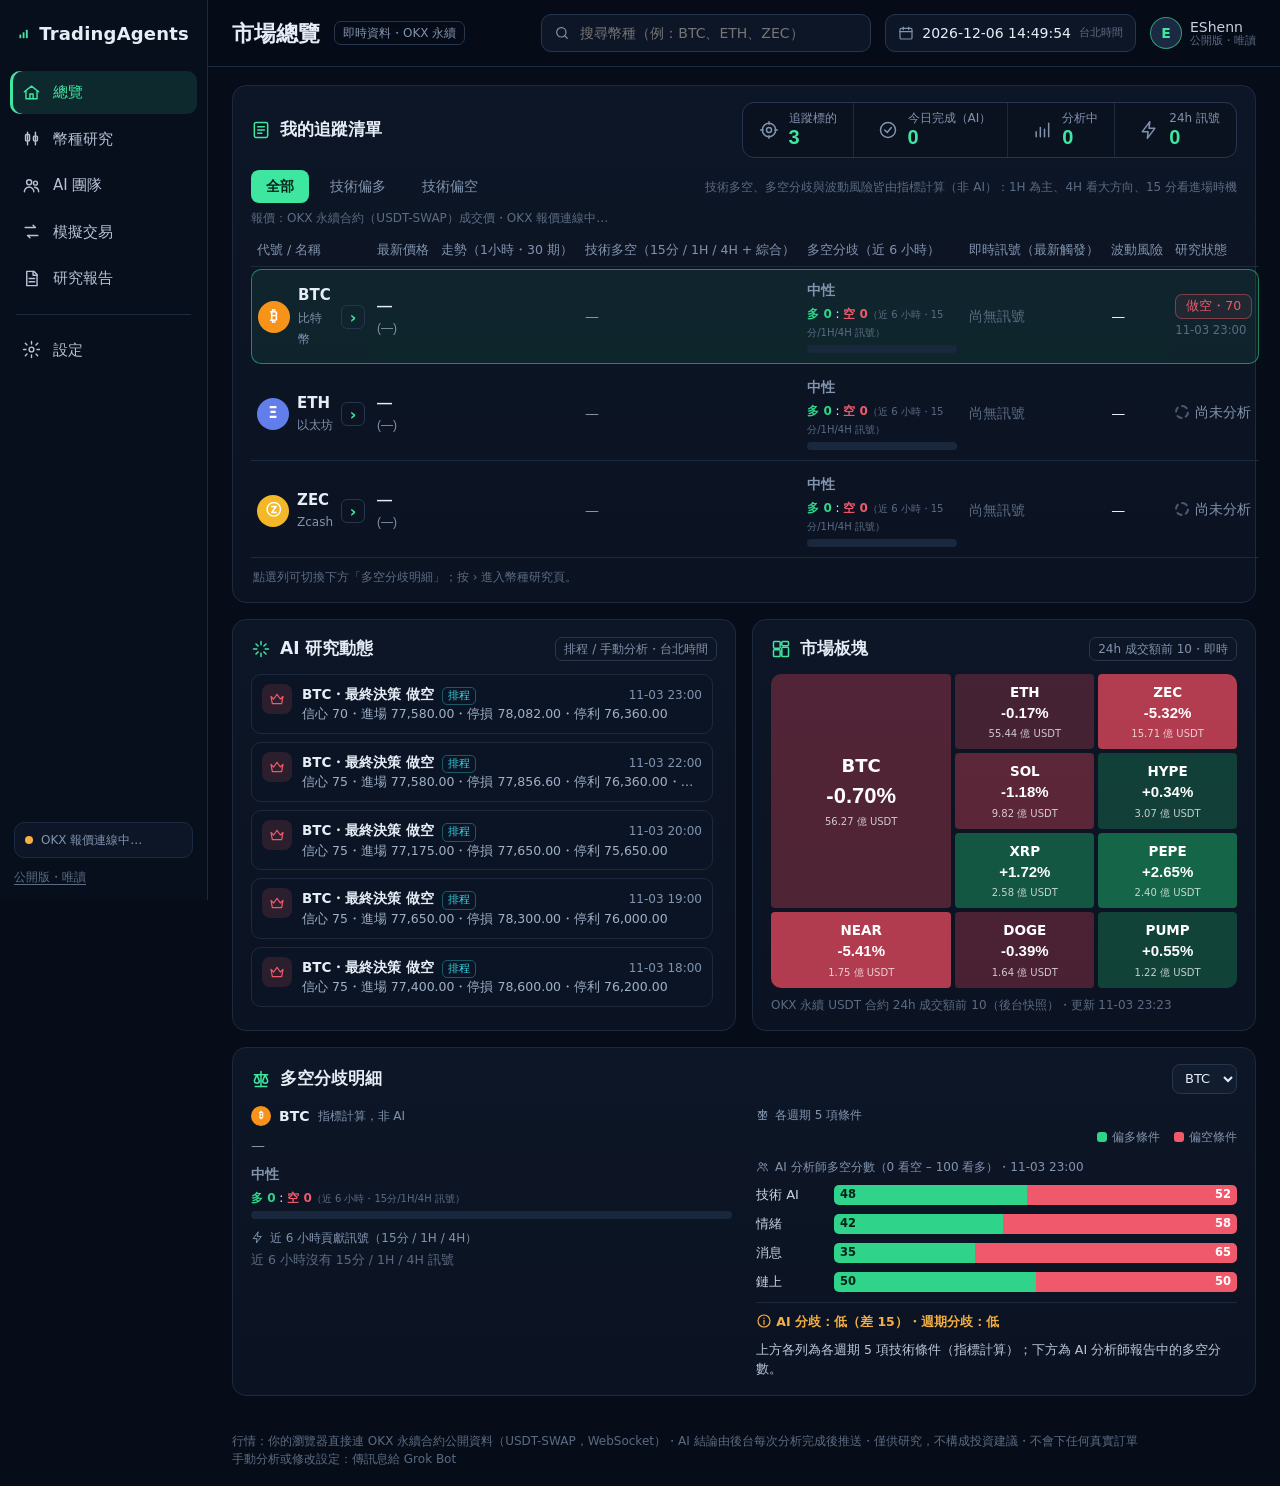
==== commit db3f2e8f: "publish: paper_pending @ 2026-11-03T23:24:46+08:00" ====
--- a/index.html
+++ b/index.html
@@ -5,7 +5,7 @@
 <meta name="viewport" content="width=device-width, initial-scale=1">
 <meta name="theme-color" content="#0a1220">
 <title>easonAgents</title>
-<link rel="stylesheet" href="styles.css?v=1793718010">
+<link rel="stylesheet" href="styles.css?v=1793719469">
 </head>
 <body>
 <aside class="side">
@@ -29,7 +29,7 @@
 </div>
 <div id="toasts"></div>
 <script src="vendor/lightweight-charts.standalone.production.js"></script>
-<script src="market.js?v=1793718010"></script>
-<script src="app.js?v=1793718010"></script>
+<script src="market.js?v=1793719469"></script>
+<script src="app.js?v=1793719469"></script>
 </body>
 </html>
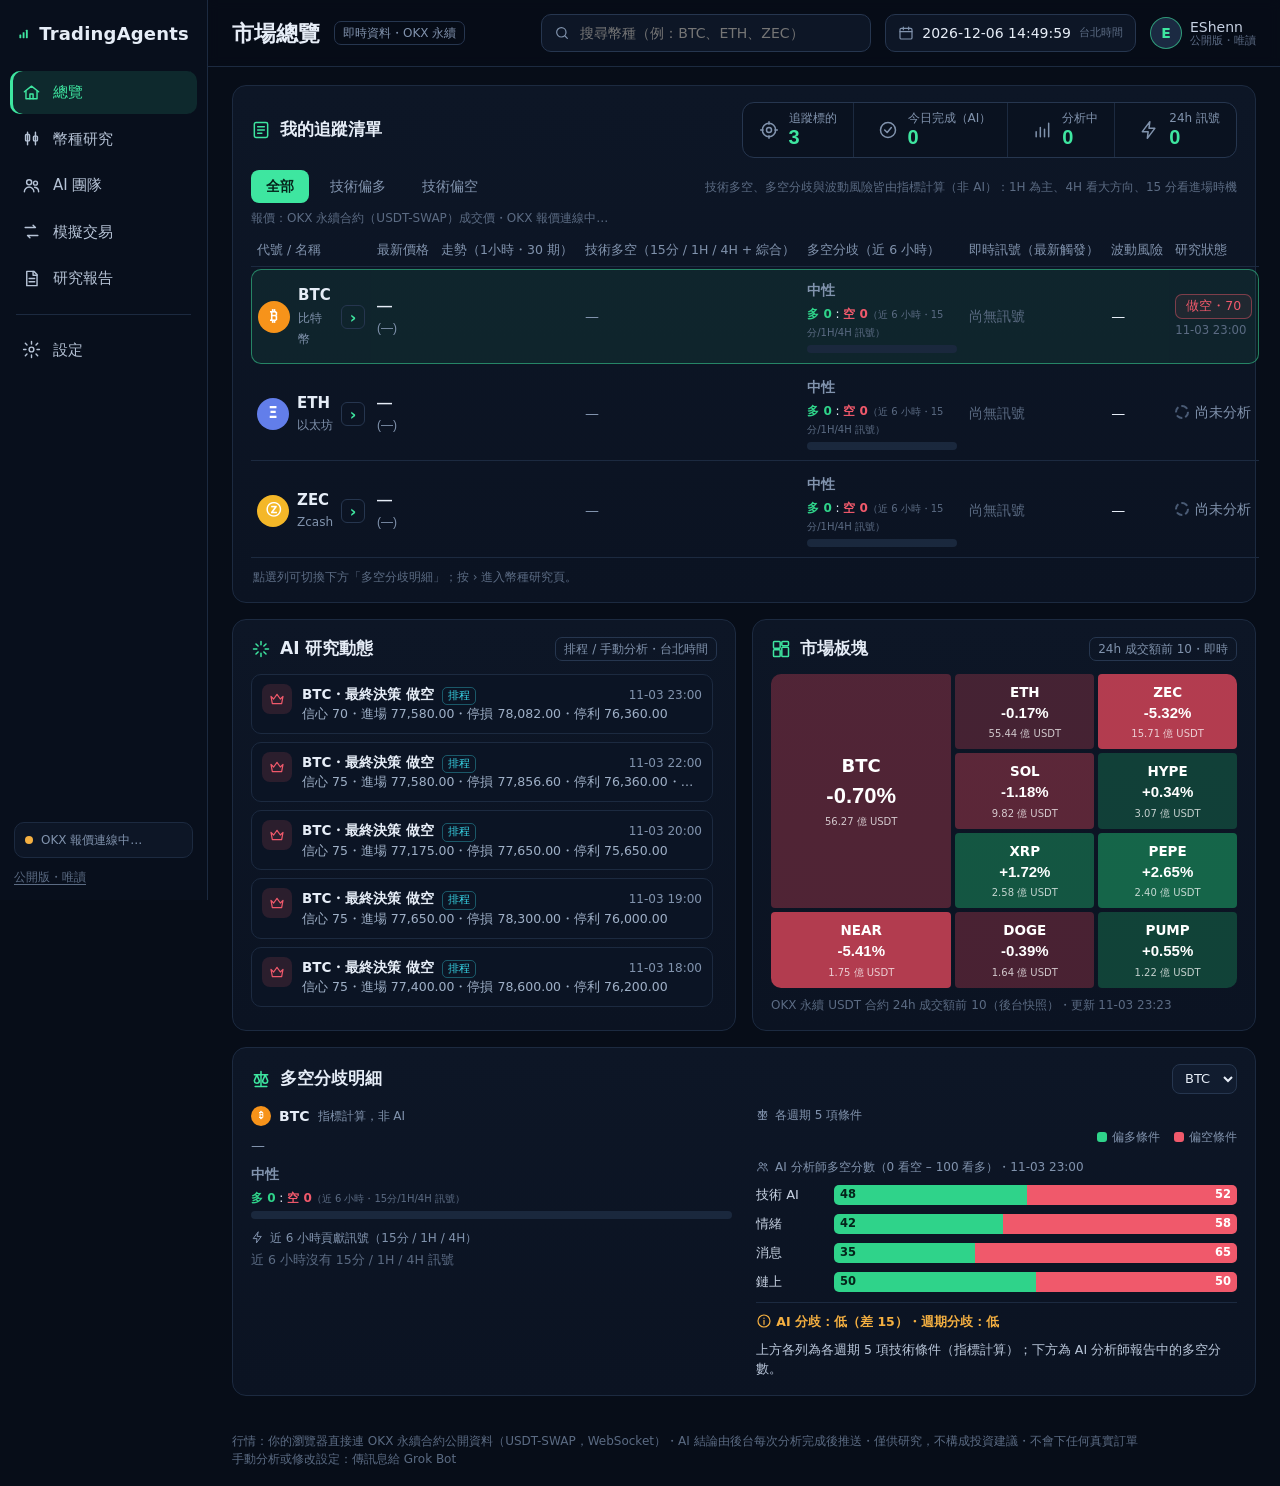
==== commit cc461ea2: "publish: run_done:BTCUSDT @ 2026-11-03T23:24:48+08:00" ====
--- a/index.html
+++ b/index.html
@@ -5,7 +5,7 @@
 <meta name="viewport" content="width=device-width, initial-scale=1">
 <meta name="theme-color" content="#0a1220">
 <title>easonAgents</title>
-<link rel="stylesheet" href="styles.css?v=1793719469">
+<link rel="stylesheet" href="styles.css?v=1793719488">
 </head>
 <body>
 <aside class="side">
@@ -29,7 +29,7 @@
 </div>
 <div id="toasts"></div>
 <script src="vendor/lightweight-charts.standalone.production.js"></script>
-<script src="market.js?v=1793719469"></script>
-<script src="app.js?v=1793719469"></script>
+<script src="market.js?v=1793719488"></script>
+<script src="app.js?v=1793719488"></script>
 </body>
 </html>
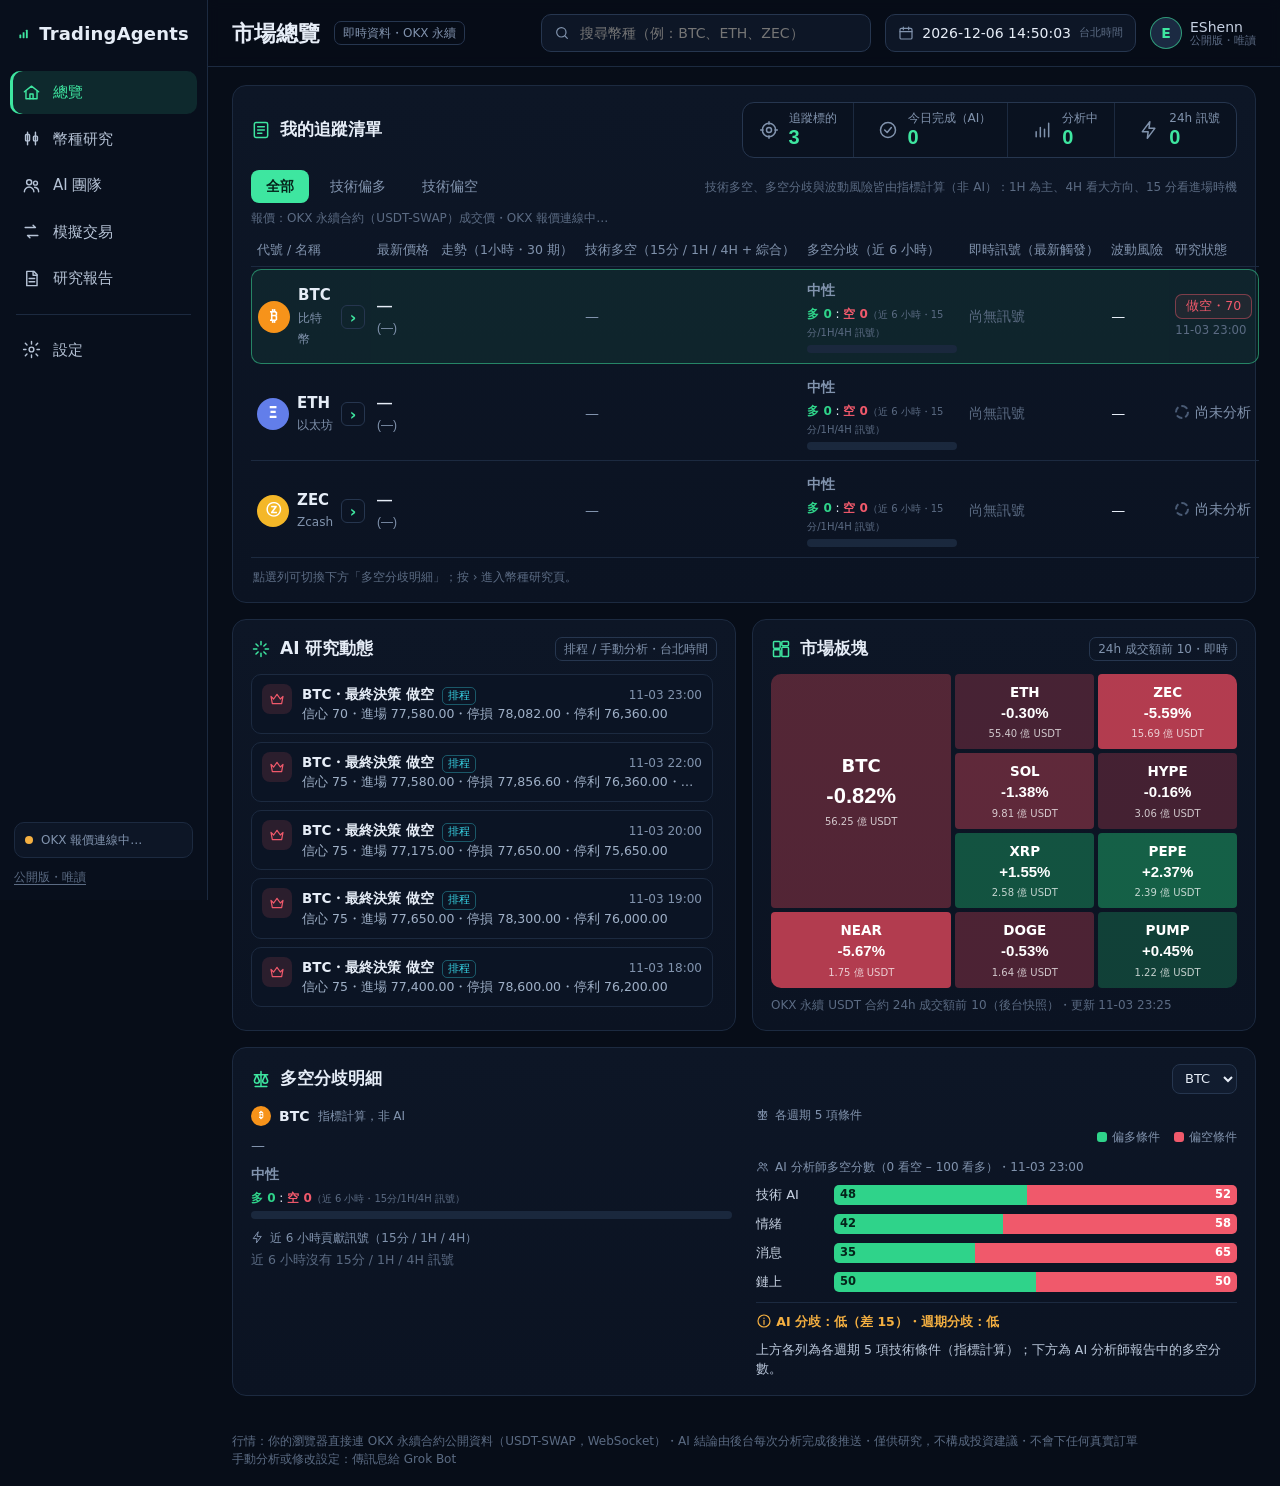
==== commit 3ec50ecc: "publish: manual_publish @ 2026-11-03T23:25:27+08:00" ====
--- a/index.html
+++ b/index.html
@@ -5,7 +5,7 @@
 <meta name="viewport" content="width=device-width, initial-scale=1">
 <meta name="theme-color" content="#0a1220">
 <title>easonAgents</title>
-<link rel="stylesheet" href="styles.css?v=1793719488">
+<link rel="stylesheet" href="styles.css?v=1793719508">
 </head>
 <body>
 <aside class="side">
@@ -29,7 +29,7 @@
 </div>
 <div id="toasts"></div>
 <script src="vendor/lightweight-charts.standalone.production.js"></script>
-<script src="market.js?v=1793719488"></script>
-<script src="app.js?v=1793719488"></script>
+<script src="market.js?v=1793719508"></script>
+<script src="app.js?v=1793719508"></script>
 </body>
 </html>
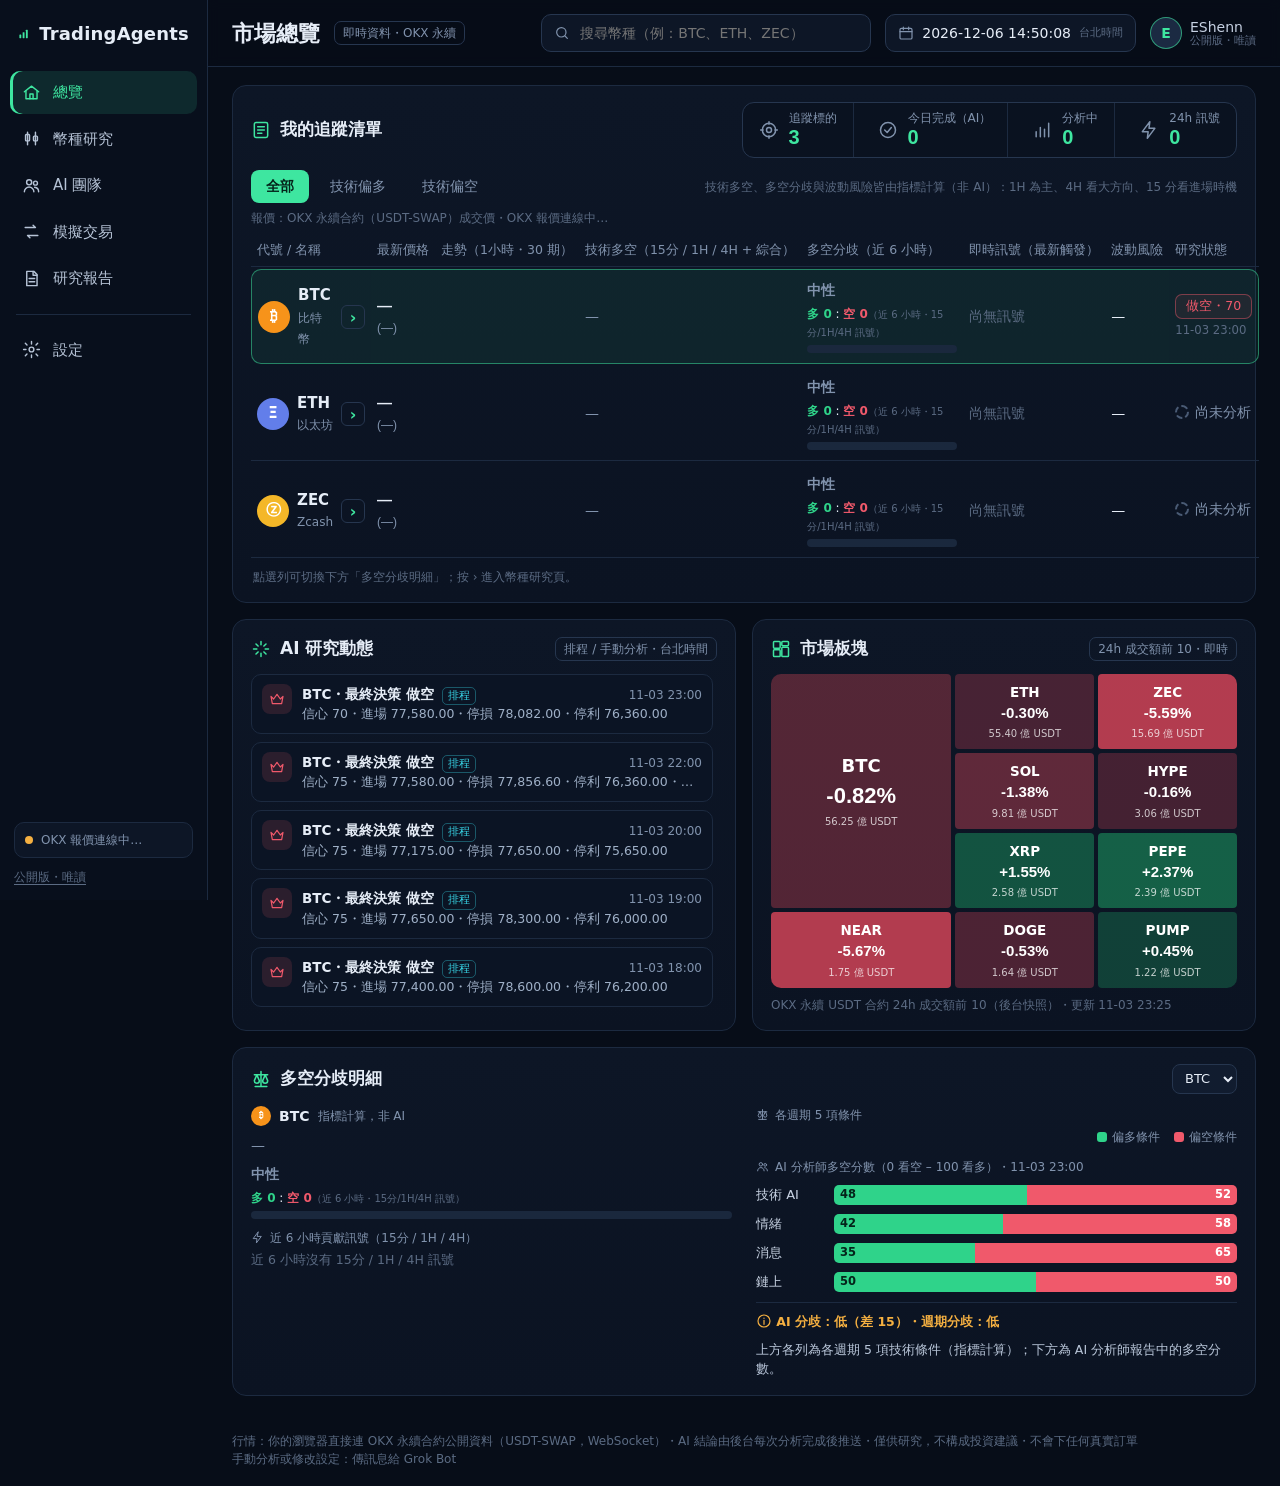
==== commit 87ccc6e0: "publish: startup @ 2026-11-03T23:25:37+08:00" ====
--- a/index.html
+++ b/index.html
@@ -5,7 +5,7 @@
 <meta name="viewport" content="width=device-width, initial-scale=1">
 <meta name="theme-color" content="#0a1220">
 <title>easonAgents</title>
-<link rel="stylesheet" href="styles.css?v=1793719508">
+<link rel="stylesheet" href="styles.css?v=1793719537">
 </head>
 <body>
 <aside class="side">
@@ -29,7 +29,7 @@
 </div>
 <div id="toasts"></div>
 <script src="vendor/lightweight-charts.standalone.production.js"></script>
-<script src="market.js?v=1793719508"></script>
-<script src="app.js?v=1793719508"></script>
+<script src="market.js?v=1793719537"></script>
+<script src="app.js?v=1793719537"></script>
 </body>
 </html>
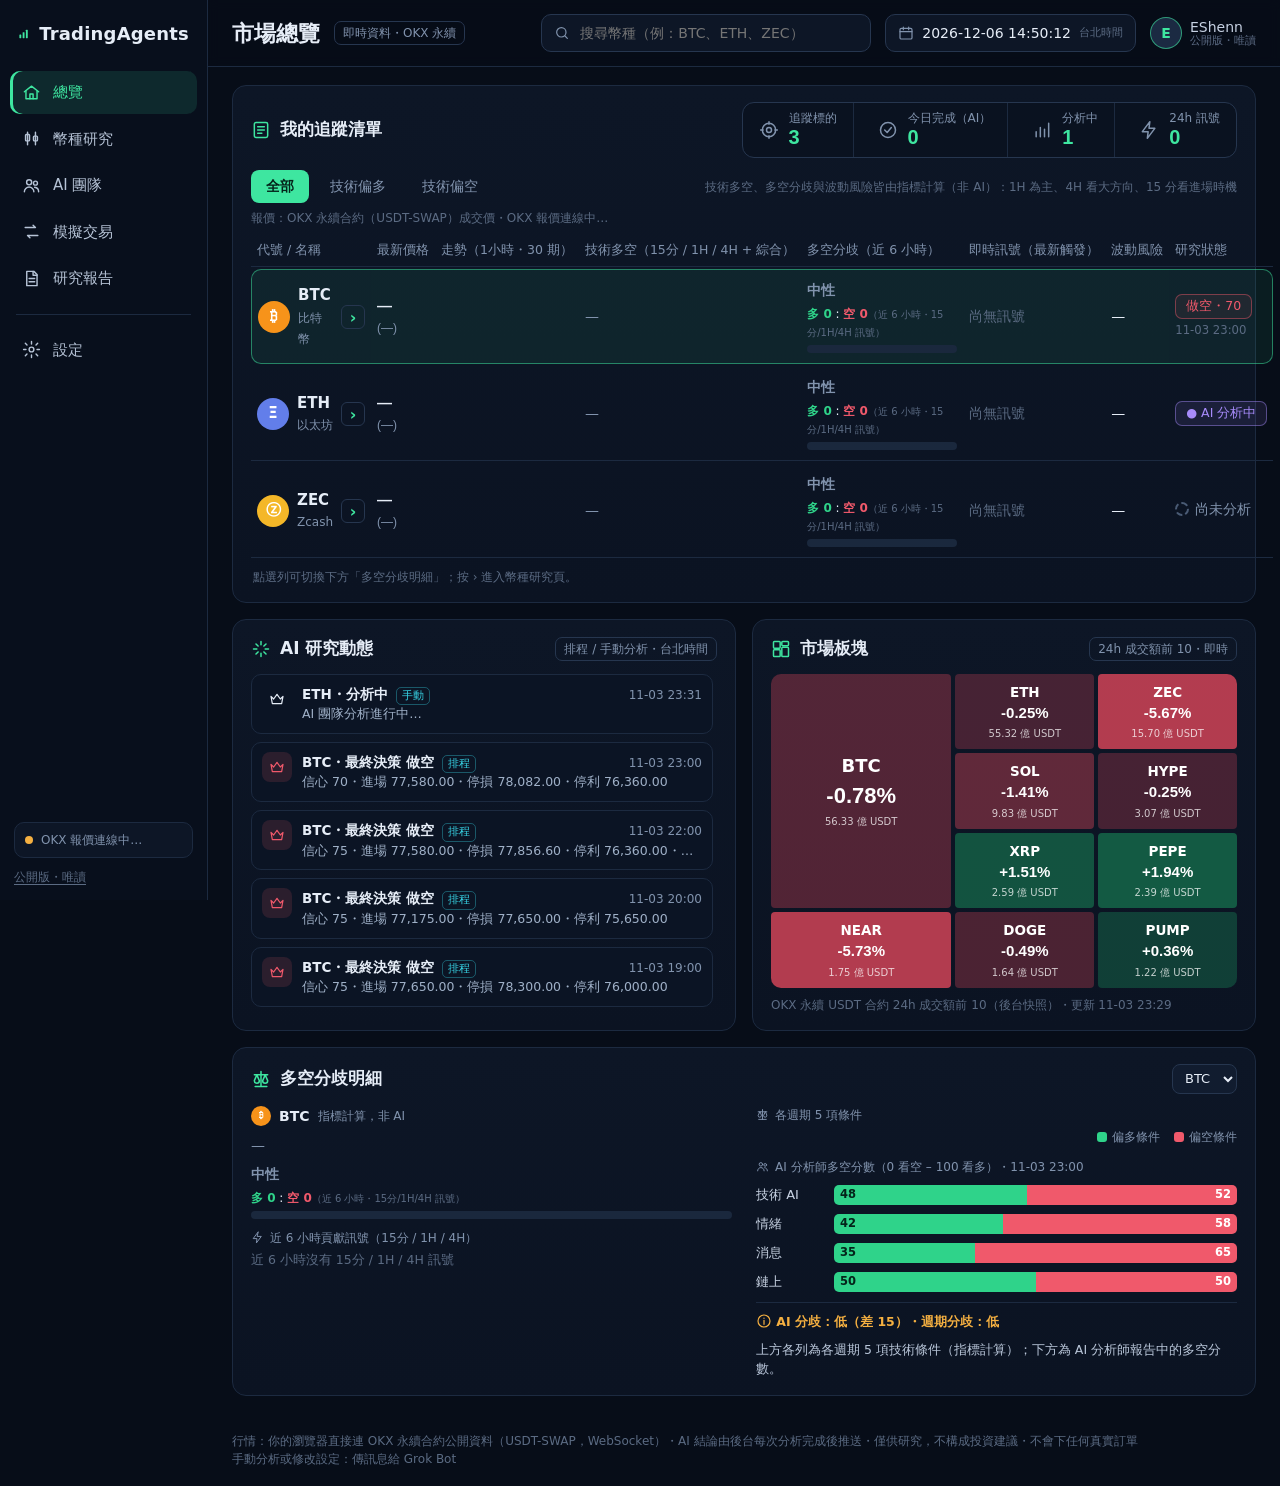
==== commit 434368cd: "publish: run_start @ 2026-11-03T23:31:18+08:00" ====
--- a/index.html
+++ b/index.html
@@ -5,7 +5,7 @@
 <meta name="viewport" content="width=device-width, initial-scale=1">
 <meta name="theme-color" content="#0a1220">
 <title>easonAgents</title>
-<link rel="stylesheet" href="styles.css?v=1793719537">
+<link rel="stylesheet" href="styles.css?v=1793719862">
 </head>
 <body>
 <aside class="side">
@@ -29,7 +29,7 @@
 </div>
 <div id="toasts"></div>
 <script src="vendor/lightweight-charts.standalone.production.js"></script>
-<script src="market.js?v=1793719537"></script>
-<script src="app.js?v=1793719537"></script>
+<script src="market.js?v=1793719862"></script>
+<script src="app.js?v=1793719862"></script>
 </body>
 </html>
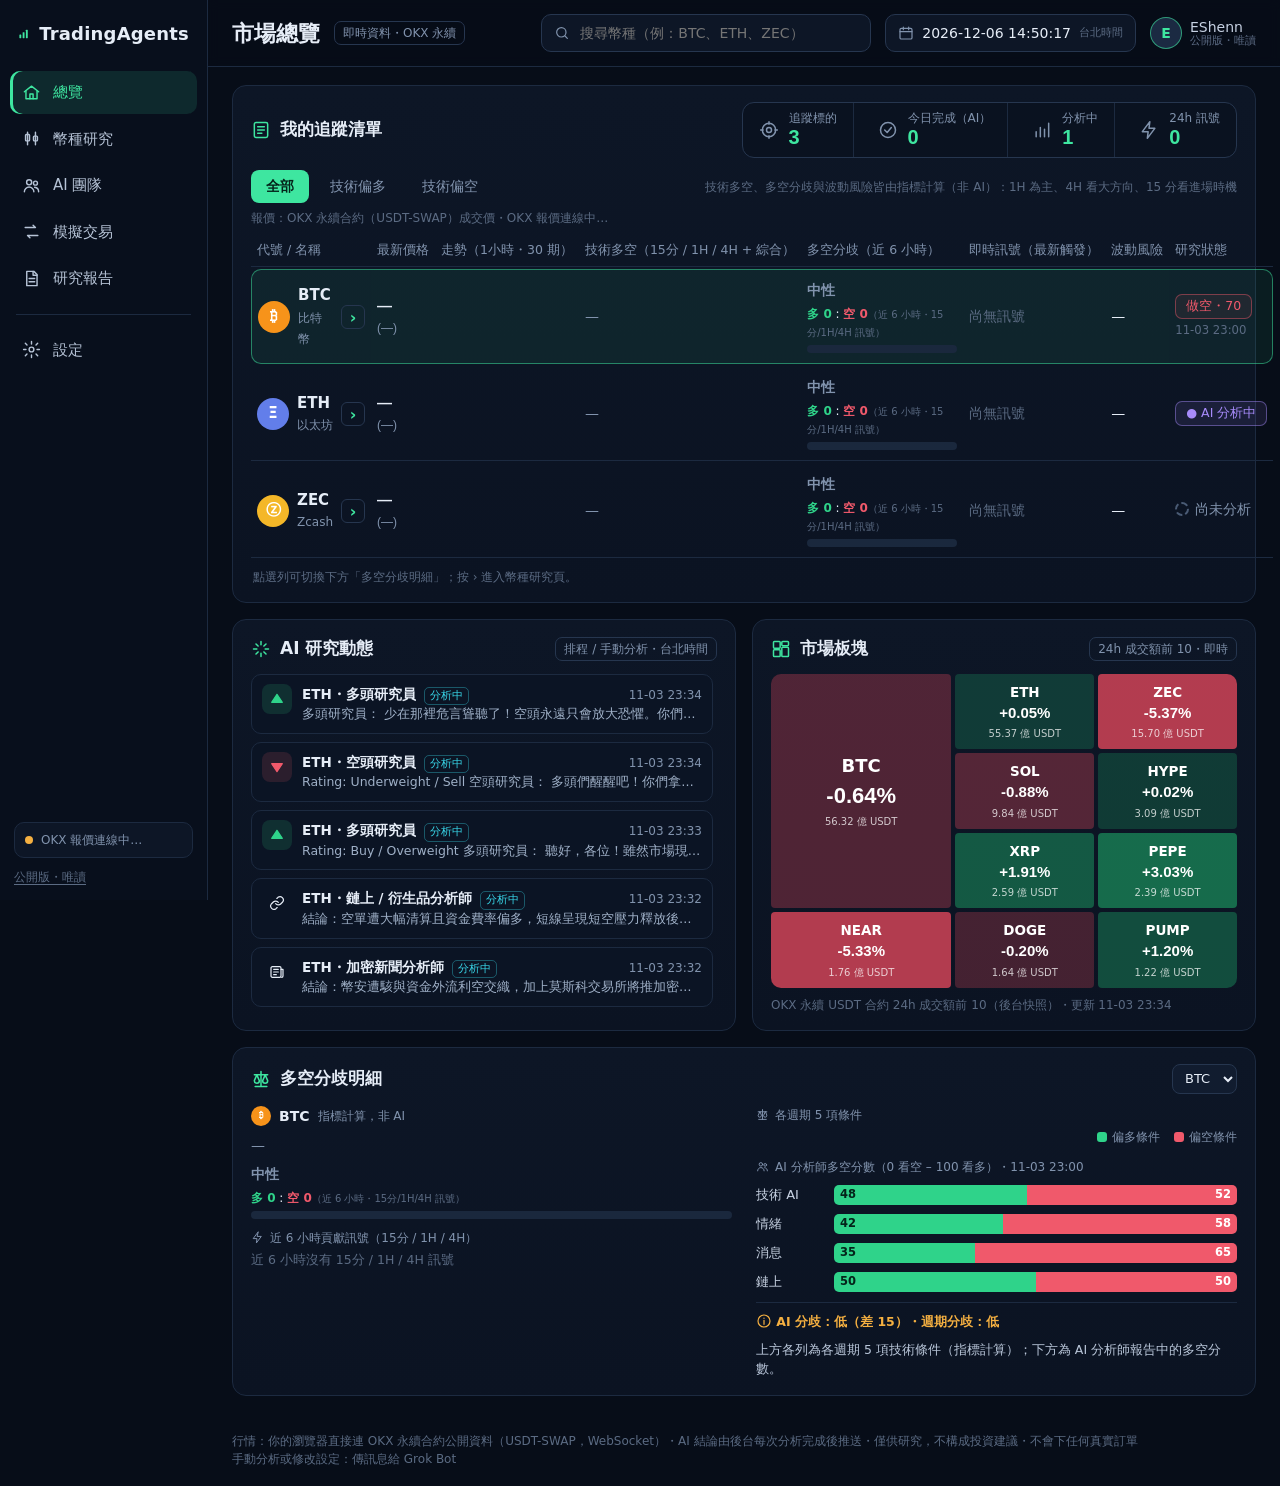
==== commit d50a714c: "publish: paper_open @ 2026-11-03T23:55:46+08:00" ====
--- a/index.html
+++ b/index.html
@@ -5,7 +5,7 @@
 <meta name="viewport" content="width=device-width, initial-scale=1">
 <meta name="theme-color" content="#0a1220">
 <title>easonAgents</title>
-<link rel="stylesheet" href="styles.css?v=1793719862">
+<link rel="stylesheet" href="styles.css?v=1793721329">
 </head>
 <body>
 <aside class="side">
@@ -29,7 +29,7 @@
 </div>
 <div id="toasts"></div>
 <script src="vendor/lightweight-charts.standalone.production.js"></script>
-<script src="market.js?v=1793719862"></script>
-<script src="app.js?v=1793719862"></script>
+<script src="market.js?v=1793721329"></script>
+<script src="app.js?v=1793721329"></script>
 </body>
 </html>
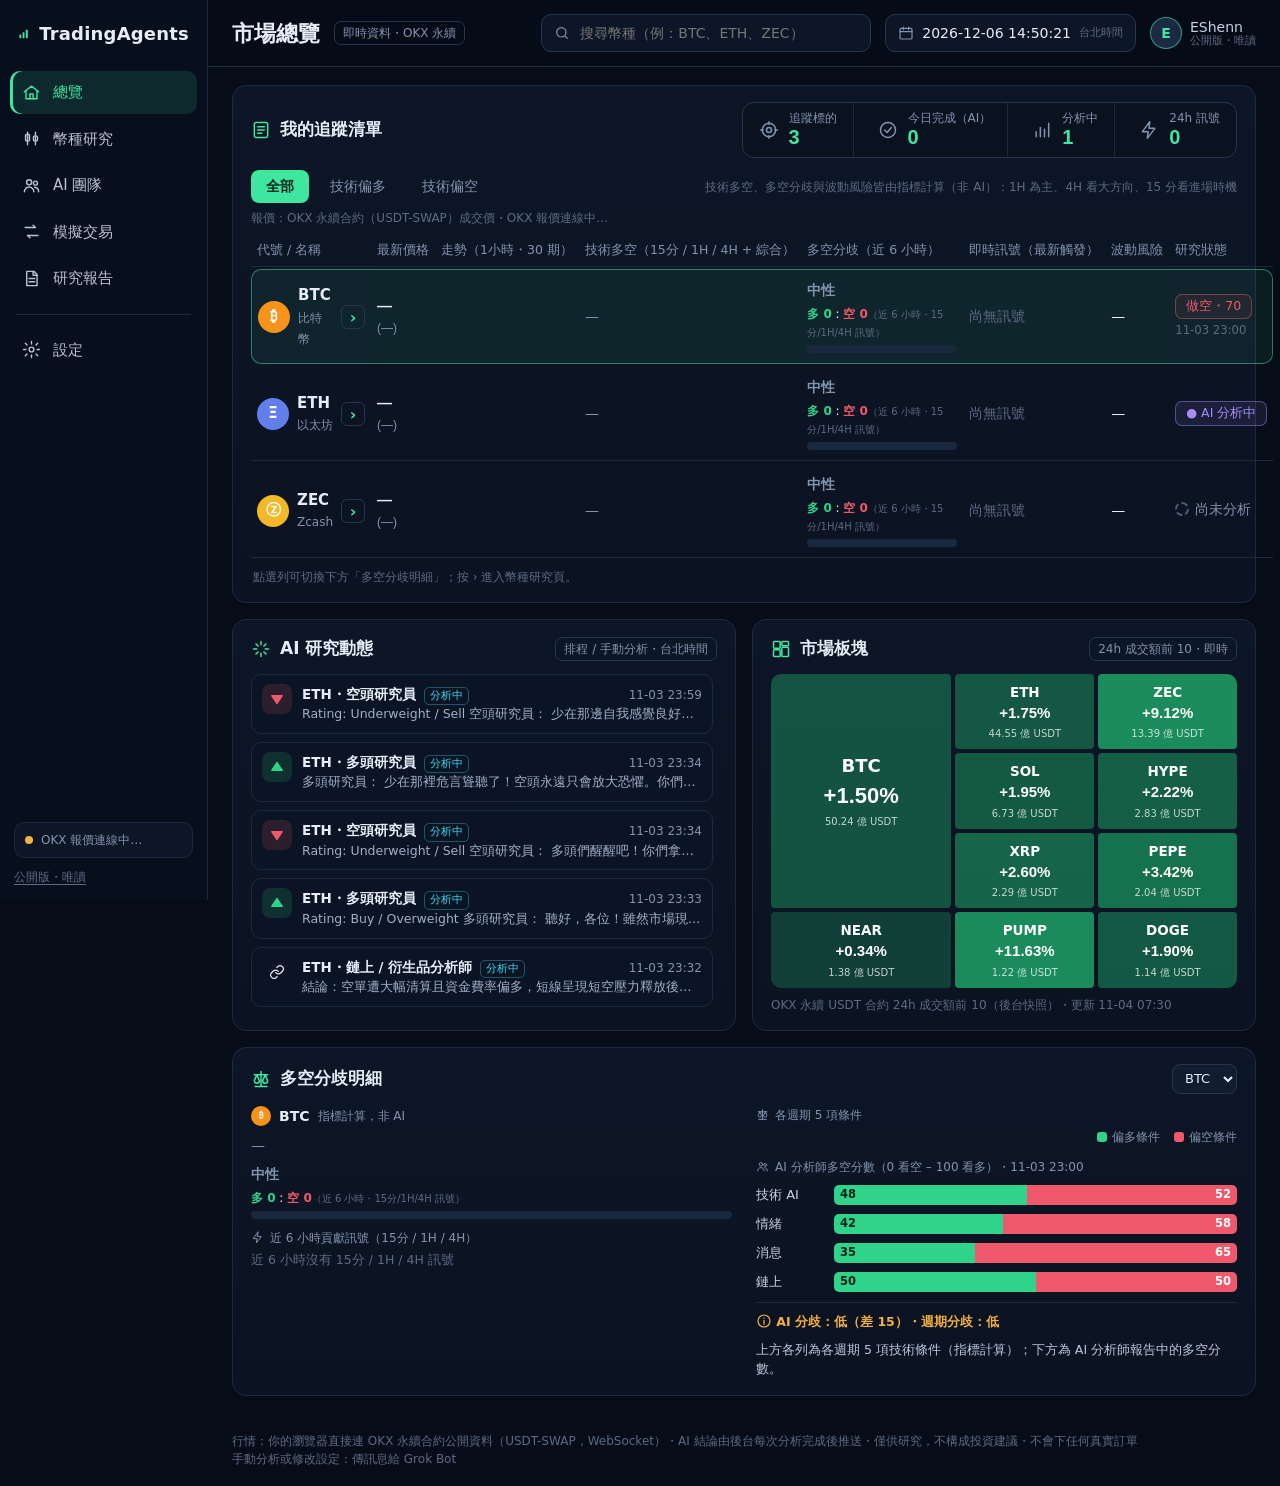
==== commit 7bd1e14c: "publish: paper_funding @ 2026-11-04T07:30:31+08:00" ====
--- a/index.html
+++ b/index.html
@@ -5,7 +5,7 @@
 <meta name="viewport" content="width=device-width, initial-scale=1">
 <meta name="theme-color" content="#0a1220">
 <title>easonAgents</title>
-<link rel="stylesheet" href="styles.css?v=1793721329">
+<link rel="stylesheet" href="styles.css?v=1793748614">
 </head>
 <body>
 <aside class="side">
@@ -29,7 +29,7 @@
 </div>
 <div id="toasts"></div>
 <script src="vendor/lightweight-charts.standalone.production.js"></script>
-<script src="market.js?v=1793721329"></script>
-<script src="app.js?v=1793721329"></script>
+<script src="market.js?v=1793748614"></script>
+<script src="app.js?v=1793748614"></script>
 </body>
 </html>
